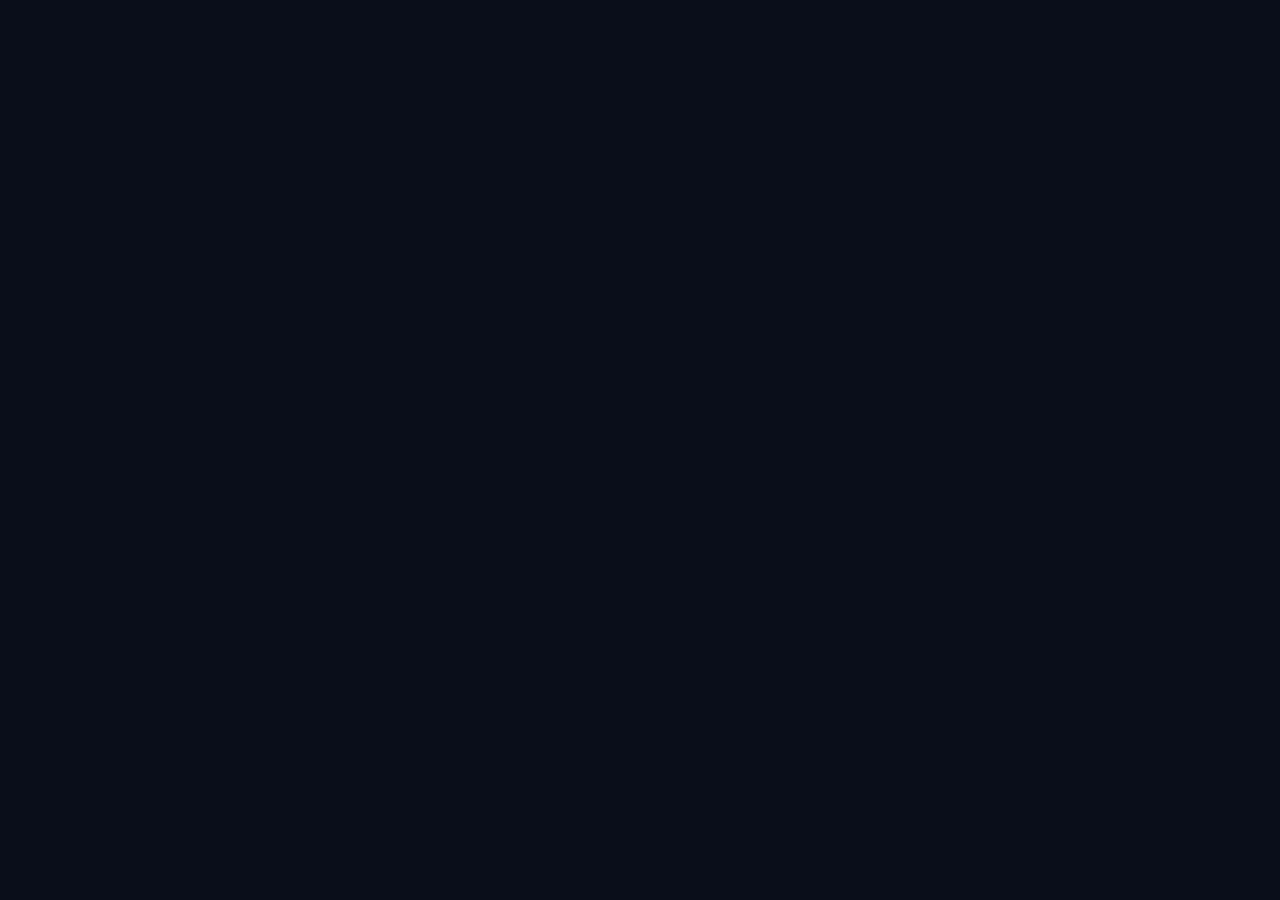
==== referrals/index.html @ 9f5a8dcb "Add referral program terms page" ====
<!DOCTYPE html>
<html lang="en">
<head>
<meta charset="utf-8">
<meta name="viewport" content="width=device-width, initial-scale=1">
<title>SharpLine Referral Program Terms</title>
<link rel="stylesheet" href="/style.css">
<style>
body{margin:0;background:#0A0E1A;color:#ADB4C8;font:16px/1.65 -apple-system,BlinkMacSystemFont,"Segoe UI",Roboto,sans-serif}
.wrap{max-width:760px
cat >> referrals/index.html <<'EOF'
<div class="box"><ul>
<li>A friend signs up with your code: you get a free week of SharpLine Pro.</li>
<li>Your friend makes their first paid subscription payment: you earn 50% of what SharpLine receives from that payment.</li>
<li>Earnings become available 60 days after the payment, if it isn't refunded.</li>
<li>Cash out by PayPal once you have $10 or more available.</li>
</ul></div>
<h2>1. Who can take part</h2>
<p>You need a SharpLine account in good standing, must be at least 18 (or the age of majority where you live), and need a PayPal account that can receive payments. Your invite code is your SharpLine username.</p>
<h2>2. Qualifying referrals</h2>
<p>A referral qualifies when a <strong>new</strong> user enters your code at sign-up or within their first 14 days. Each new user can use one code, and a person you invited can't invite you back.</p>
<h2>3. Free Pro for sign-ups</h2>
<p>Each qualifying sign-up gives you 7 days of SharpLine Pro, up to 12 free weeks total. Free Pro doesn't renew, doesn't charge you, and has no cash value.</p>
<h2>4. Cash commission</h2>
<p><strong>Amount:</strong> 50% of the net amount SharpLine receives from your friend's <strong>first paid</strong> subscription payment ("net" means after the app store's fee and any taxes it withholds). Free trials and renewals don't earn a commission.</p>
<p><strong>Hold:</strong> commissions stay Pending for 60 days. If the payment is refunded in that time, the commission is cancelled. Up to 10 commissions per person become Available each calendar month; any extra roll into the next month.</p>
<h2>5. Getting paid</h2>
<p>With <strong>$10 or more</strong> Available, enter your PayPal email in the app (More &gt; Invite friends) and tap Cash Out. Payouts go out by PayPal in US dollars at the start of each month. Payments sent to the email you entered count as delivered. One open request at a time.</p>
<h2>6. Taxes</h2>
<p>Commissions may be taxable. If you earn $600 or more from SharpLine in a year, we'll ask for an IRS Form W-9 before further payouts and may issue a Form 1099. You're responsible for taxes on your earnings.</p>
<h2>7. Fair play</h2>
<p>Not allowed: referring yourself (second accounts, accounts you control, fake identities); spam or misleading claims, including promising profits or guaranteed wins; paying people to sign up; ads using the SharpLine name or posing as SharpLine. SharpLine may review any referral and withhold or reverse commissions it reasonably believes are fraudulent or break these terms.</p>
<h2>8. Changes</h2>
<p>SharpLine may change or end the program at any time by updating this page. Commissions already Available before a change are kept, and Available balances of $10 or more will still be paid if the program ends.</p>
<h2>9. Other terms</h2>
<p>These terms add to SharpLine's <a href="/terms">Terms of Use</a> and <a href="/privacy">Privacy Policy</a>. SharpLine is for information and entertainment only, does not accept wagers, and does not guarantee results. Referral rewards are offered by SharpLine, not Apple; Apple is not a sponsor of this program.</p>
<p class="dim">Questions? Email <a href="mailto:support@sharpline.pro">support@sharpline.pro</a>.</p>
</div></body></html>
---- style.css ----
:root {
  --bg: #0A0E1A;
  --card: #121827;
  --border: rgba(255, 255, 255, 0.09);
  --text: #F2F4F8;
  --muted: #ADB4C8;
  --dim: #7C8499;
  --orange: #FF6B35;
}
* { box-sizing: border-box; }
html { -webkit-text-size-adjust: 100%; }
body {
  margin: 0;
  background: var(--bg);
  color: var(--text);
  font: 16px/1.65 -apple-system, BlinkMacSystemFont, "Segoe UI", Roboto, Helvetica, Arial, sans-serif;
}
a { color: var(--orange); text-decoration: none; }
a:hover { text-decoration: underline; }
.wrap { max-width: 760px; margin: 0 auto; padding: 0 20px; }
header { border-bottom: 1px solid var(--border); }
header .wrap { display: flex; align-items: center; justify-content: space-between; height: 64px; }
.brand { color: var(--text); font-weight: 800; letter-spacing: 0.5px; font-size: 18px; }
.brand span { color: var(--orange); }
nav a { color: var(--muted); margin-left: 18px; font-size: 14px; }
main { padding: 40px 0 64px; }
h1 { font-size: 30px; line-height: 1.2; margin: 0 0 6px; }
h2 { font-size: 19px; margin: 34px 0 8px; }
h3 { font-size: 16px; margin: 22px 0 6px; color: var(--muted); }
p, li { color: var(--muted); }
strong { color: var(--text); }
.updated { color: var(--dim); font-size: 14px; margin-bottom: 26px; }
.card { background: var(--card); border: 1px solid var(--border); border-radius: 14px; padding: 18px 20px; margin: 18px 0; }
.hero { padding: 64px 0 24px; }
.hero h1 { font-size: 40px; }
.hero p { font-size: 18px; max-width: 560px; }
.links { display: flex; flex-wrap: wrap; gap: 12px; margin-top: 26px; }
.btn { display: inline-block; padding: 11px 18px; border: 1px solid var(--border); border-radius: 12px; color: var(--text); background: var(--card); }
.btn.primary { background: var(--orange); border-color: var(--orange); color: #0A0E1A; font-weight: 700; }
table { width: 100%; border-collapse: collapse; margin: 10px 0; font-size: 15px; }
th, td { text-align: left; padding: 10px 8px; border-bottom: 1px solid var(--border); vertical-align: top; }
th { color: var(--text); }
td { color: var(--muted); }
footer { border-top: 1px solid var(--border); padding: 24px 0 40px; color: var(--dim); font-size: 13px; }
@media (max-width: 520px) {
  h1 { font-size: 26px; }
  .hero h1 { font-size: 32px; }
  nav a { margin-left: 12px; }
  table, thead, tbody, tr, th, td { display: block; }
  thead { display: none; }
  td { border-bottom: none; padding: 4px 0; }
  tr { border-bottom: 1px solid var(--border); padding: 8px 0; }
}
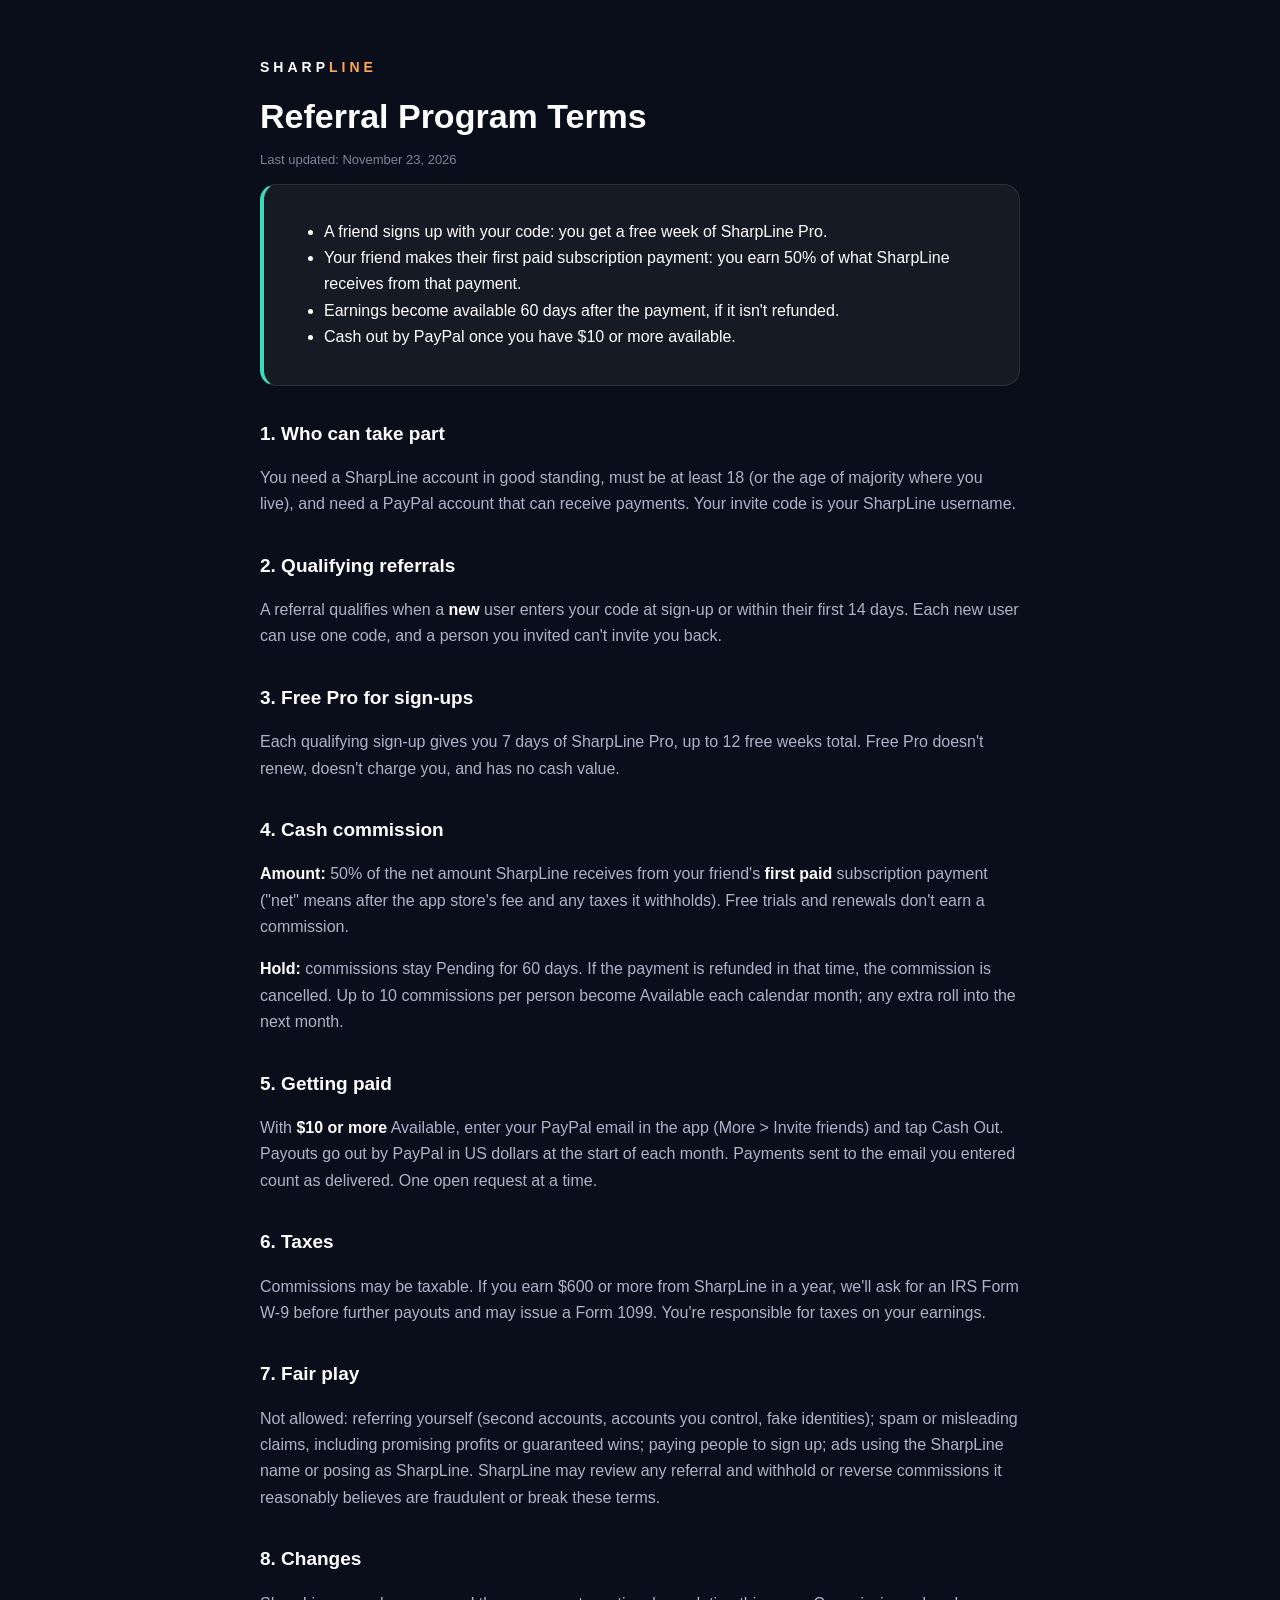
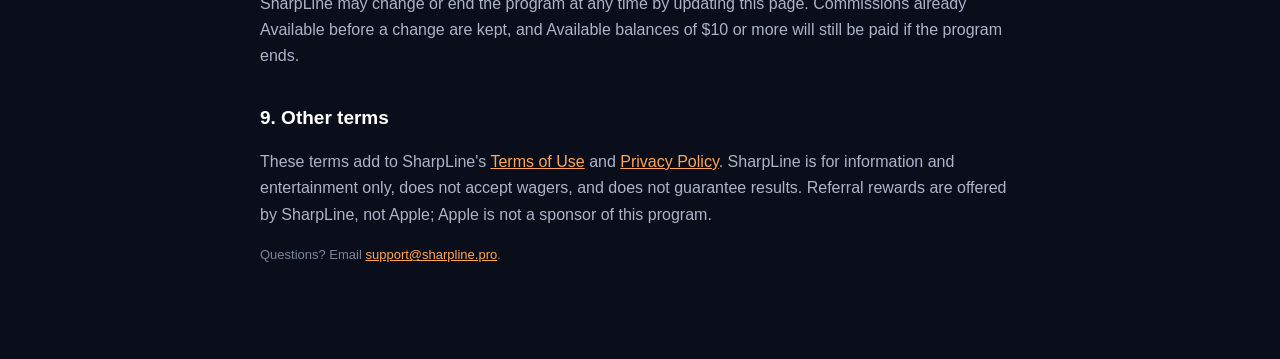
==== commit 31dcac43: "Fix referral terms page styling" ====
--- a/referrals/index.html
+++ b/referrals/index.html
@@ -1,14 +1,4 @@
-<!DOCTYPE html>
-<html lang="en">
-<head>
-<meta charset="utf-8">
-<meta name="viewport" content="width=device-width, initial-scale=1">
-<title>SharpLine Referral Program Terms</title>
-<link rel="stylesheet" href="/style.css">
-<style>
-body{margin:0;background:#0A0E1A;color:#ADB4C8;font:16px/1.65 -apple-system,BlinkMacSystemFont,"Segoe UI",Roboto,sans-serif}
-.wrap{max-width:760px
-cat >> referrals/index.html <<'EOF'
+<!DOCTYPE html><html lang="en"><head><meta charset="utf-8"><meta name="viewport" content="width=device-width,initial-scale=1"><title>SharpLine Referral Program Terms</title><link rel="stylesheet" href="/referrals/r.css"></head><body><div class="wrap"><div class="brand">SHARP<span>LINE</span></div><h1>Referral Program Terms</h1><p class="dim">Last updated: November 23, 2026</p>
 <div class="box"><ul>
 <li>A friend signs up with your code: you get a free week of SharpLine Pro.</li>
 <li>Your friend makes their first paid subscription payment: you earn 50% of what SharpLine receives from that payment.</li>
--- a/referrals/r.css
+++ b/referrals/r.css
@@ -0,0 +1,10 @@
+body{margin:0;background:#0A0E1A;color:#ADB4C8;font:16px/1.65 -apple-system,BlinkMacSystemFont,Roboto,sans-serif}
+.wrap{max-width:760px;margin:0 auto;padding:56px 22px 80px}
+.brand{font-weight:900;letter-spacing:4px;font-size:14px;color:#fff}
+.brand span{color:#FFA557}
+h1{color:#fff;font-size:34px;line-height:1.15;margin:18px 0 6px;font-weight:900}
+h2{color:#fff;font-size:19px;margin:32px 0 8px}
+.box{background:rgba(255,255,255,.05);border:1px solid rgba(255,255,255,.09);border-left:4px solid #3BDBBD;border-radius:16px;padding:18px 20px}
+strong,.box li{color:#fff}
+a{color:#FFA557}
+.dim{color:#7C8499;font-size:13px}
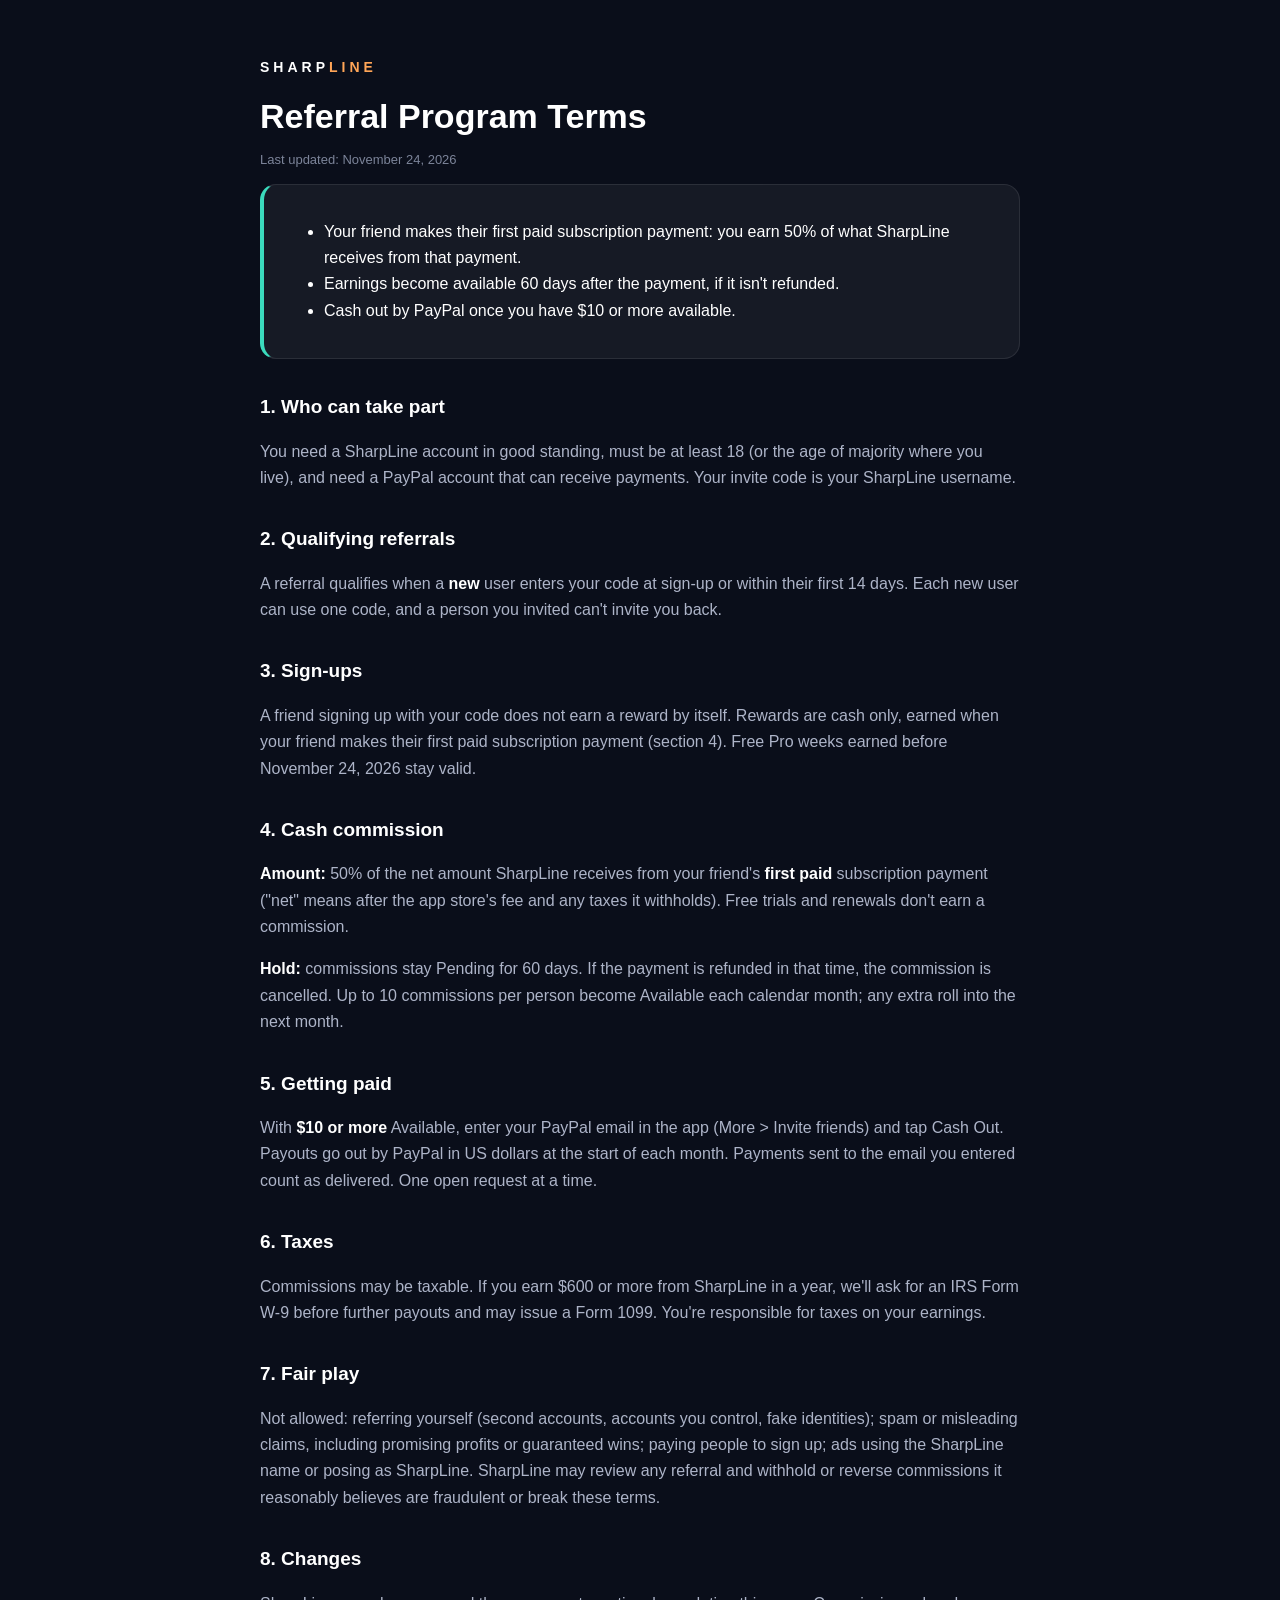
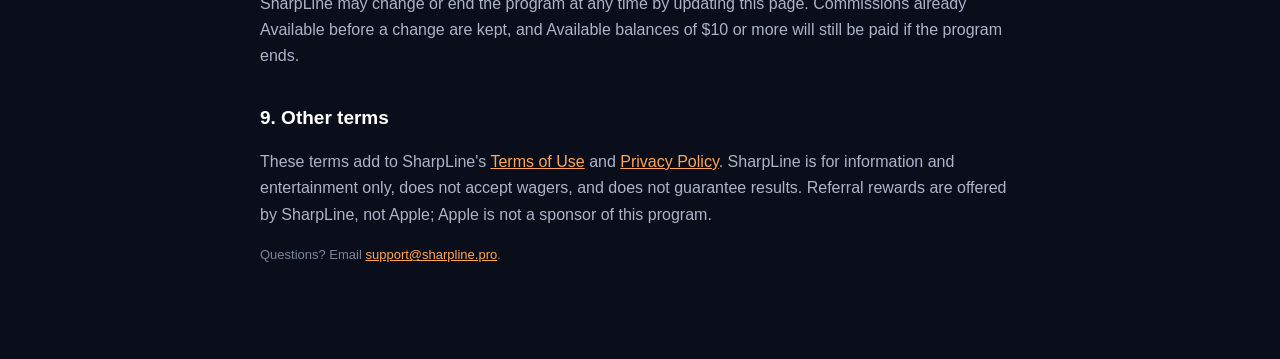
==== commit f0ab10e5: "Referral terms: cash only" ====
--- a/referrals/index.html
+++ b/referrals/index.html
@@ -1,6 +1,5 @@
-<!DOCTYPE html><html lang="en"><head><meta charset="utf-8"><meta name="viewport" content="width=device-width,initial-scale=1"><title>SharpLine Referral Program Terms</title><link rel="stylesheet" href="/referrals/r.css"></head><body><div class="wrap"><div class="brand">SHARP<span>LINE</span></div><h1>Referral Program Terms</h1><p class="dim">Last updated: November 23, 2026</p>
+<!DOCTYPE html><html lang="en"><head><meta charset="utf-8"><meta name="viewport" content="width=device-width,initial-scale=1"><title>SharpLine Referral Program Terms</title><link rel="stylesheet" href="/referrals/r.css"></head><body><div class="wrap"><div class="brand">SHARP<span>LINE</span></div><h1>Referral Program Terms</h1><p class="dim">Last updated: November 24, 2026</p>
 <div class="box"><ul>
-<li>A friend signs up with your code: you get a free week of SharpLine Pro.</li>
 <li>Your friend makes their first paid subscription payment: you earn 50% of what SharpLine receives from that payment.</li>
 <li>Earnings become available 60 days after the payment, if it isn't refunded.</li>
 <li>Cash out by PayPal once you have $10 or more available.</li>
@@ -9,8 +8,8 @@
 <p>You need a SharpLine account in good standing, must be at least 18 (or the age of majority where you live), and need a PayPal account that can receive payments. Your invite code is your SharpLine username.</p>
 <h2>2. Qualifying referrals</h2>
 <p>A referral qualifies when a <strong>new</strong> user enters your code at sign-up or within their first 14 days. Each new user can use one code, and a person you invited can't invite you back.</p>
-<h2>3. Free Pro for sign-ups</h2>
-<p>Each qualifying sign-up gives you 7 days of SharpLine Pro, up to 12 free weeks total. Free Pro doesn't renew, doesn't charge you, and has no cash value.</p>
+<h2>3. Sign-ups</h2>
+  <p>A friend signing up with your code does not earn a reward by itself. Rewards are cash only, earned when your friend makes their first paid subscription payment (section 4). Free Pro weeks earned before November 24, 2026 stay valid.</p>
 <h2>4. Cash commission</h2>
 <p><strong>Amount:</strong> 50% of the net amount SharpLine receives from your friend's <strong>first paid</strong> subscription payment ("net" means after the app store's fee and any taxes it withholds). Free trials and renewals don't earn a commission.</p>
 <p><strong>Hold:</strong> commissions stay Pending for 60 days. If the payment is refunded in that time, the commission is cancelled. Up to 10 commissions per person become Available each calendar month; any extra roll into the next month.</p>
